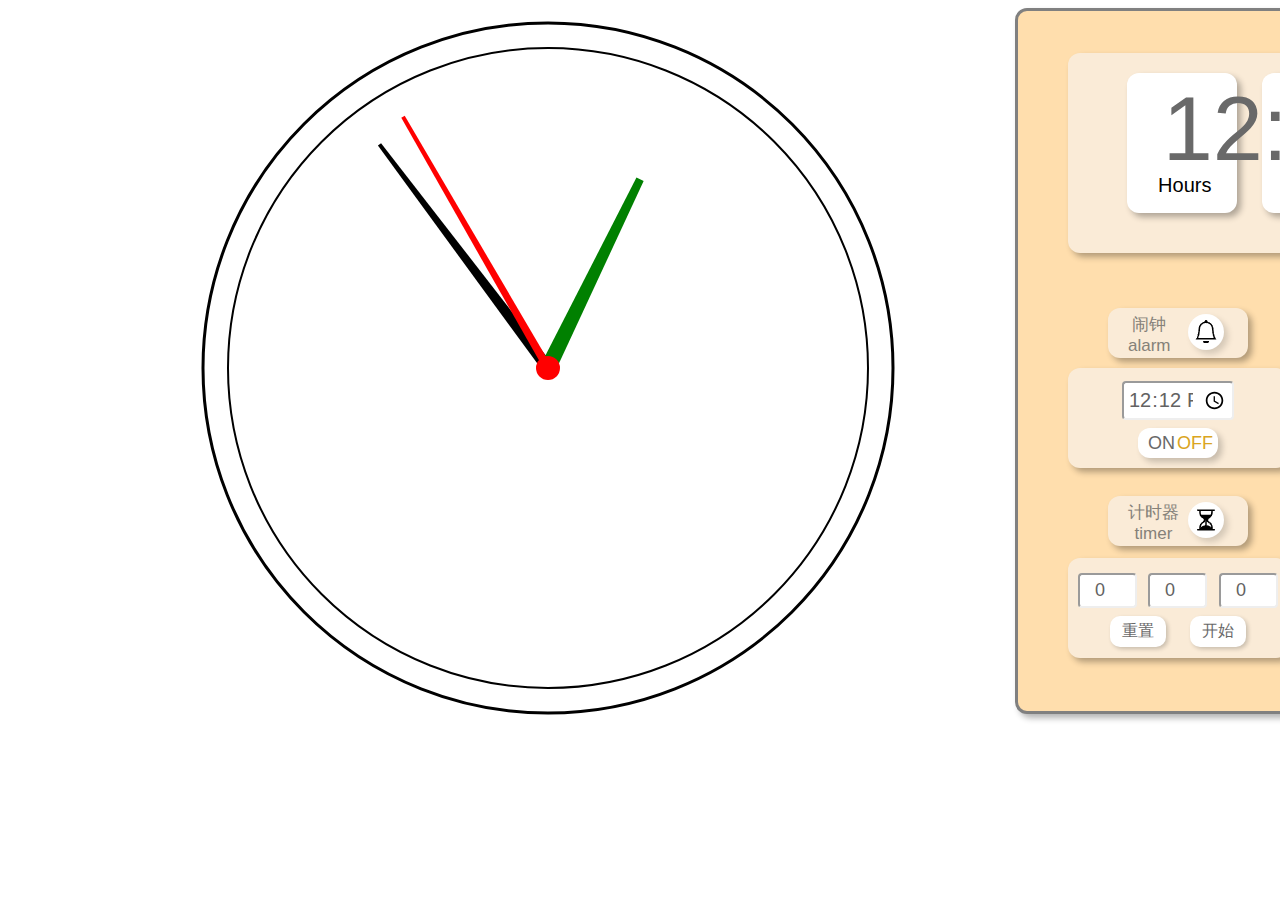
==== index.html @ b3fc724e "feature-lzy" ====
<!DOCTYPE html>
<html>

<head>
    <meta charset="utf-8">
    <title>SVG时钟</title>
    <link rel="stylesheet" type="text/css" href="style.css">
</head>

<body>
    <!-- 时钟面 -->
    <div id="face">
        <div id="svgclock">
            <svg id="canvas">
                <!-- svg写在这一部分 -->
                <circle id="outline" cx=540px cy=360px r=345px stroke="black" stroke-width="3px" fill="transparent">
                </circle>
                <circle id="inline" cx=540px cy=360px r=320px stroke="black" stroke-width="2px" fill="transparent"></circle>
                <polygon id="minPointer" points="538,80 542,80 546,360 534,360" fill=black></polygon>
                <polygon id="houPointer" points="536,150 544,150 548,360 532,360" fill=green></polygon>
                <circle id="secCenter" cx=540 cy=360 r=12 style="fill:red"></circle>
                <polygon id="secPointer" points="538,70 542,70 544,360 536,360" fill=red></polygon>
            </svg>
        </div>
        <!-- 以下部分需要css样式 -->
        <div id="clockfunction">
            <div id="funcbackground"></div>
            <!-- 数字时钟 -->
            <div id="digitalCss">
                <div class="hourCss">
                    <p class="digitalCss_label">  Hours</p>
                </div>
                <div class="minuteCss">
                    <p class="digitalCss_label">Minutes</p>
                </div>
                <div class="secondCss">
                    <p class="digitalCss_label">Seconds</p>
                </div>
            </div>
            <div id="digital">00:00:00</div>
            <!-- 闹钟 -->
            <div id="alarmTitle">
                <p class="labelTitle">
                    闹钟<br>alarm
                    <div class="circle"></div>
                </p>    
            </div>
            <div id="alarm">
                <form id="alarmForm">
                    <input type="time" id="alarmTime" value="12:12">
                    <div class="alarmbuttonCss">
                        <input type="radio" name="alarm" value="on" onchange="alarmon()" id="alarmonCss">
                        <label for="alarmonCss" class="onCss">
                            <p>ON</p>
                        </label>
                        <input type="radio" name="alarm" value="off" onchange="alarmoff()" checked="true" id="alarmoffCss">
                        <label for="alarmoffCss" class="offCss">
                            <p>OFF</p>
                        </label>
                    </div>
                </form>
            </div>
            <!-- 秒表 -->
            <div id="stopwatchTitle">
                <p class="labelTitle">
                    秒表<br>stopwatch
                    <div class="circle"></div>
                </p>    
            </div>
            <div id="se">
                <form id="seForm">
                    <div id="stopwatchtimeCss">
                        <div id="seDigital">00:00.00</div>
                    </div>              
                    <button type="button" onclick="resetSe()" name="reset" class="buttonCss1">重置</button>
                    <button type="button" onclick="started()" id="start" class="buttonCss">开始</button>
                    <button type="button" onclick="paused()" id="pause" style="display: none;" class="buttonCss">暂停</button>
                </form>
            </div>
            <!-- 计时器 -->
            <div id="timerTitle">
                <p class="labelTitle">
                    计时器<br>timer
                    <div class="circle"></div>
                </p>    
            </div>
            <div id="counter">
                <form id="couterForm">
                    <div id="counterIn">
                        <input type="number" id="counterH" min="0" max="23" value="0">
                        <input type="number" id="counterM" min="0" max="59" value="0">
                        <input type="number" id="counterS" min="0" max="59" value="0">
                    </div>
                    <div id="counterOut" style="display: none;">
                        00:00:00
                    </div>
                    <br>
                    <button type="button" onclick="resetCounter()" name="reset" class="buttonCss1">重置</button>
                    <button type="button" onclick="startedCounter()" id="startC" class="buttonCss">开始</button>
                    <button type="button" onclick="pausedCounter()" id="pauseC" style="display: none;" class="buttonCss2">暂停</button>
                </form>
            </div>
            <!-- 参数调整时间 -->
            <div id="clockTitle">
                <p class="labelTitle">
                    时钟<br>clock
                    <div class="circle"></div>
                </p>    
            </div>
            <div id="setter">
                <form id="couterForm">
                    <input type="number" id="clockH" min="0" max="24" value=0>
                    <input type="number" id="clockM" min="0" max="59" value=0>
                    <input type="number" id="clockS" min="0" max="59" value=0><br>
                    <button type="button" onclick="resetTime()" name="reset" class="buttonCss1">重置</button>
                    <button type="button" onclick="confirmClock()" id="confirmC" class="buttonCss">确认</button>
                </form>
            </div>
        </div>
    </div>
    <script src="script.js"></script>
</body>

</html>
---- style.css ----
/* 伪类，定义样式中的变量，方便全局使用 */
:root {
    --centerx: 540px;
    --centery: 360px;
    --width: 1080px;
    --height: 720px;
}

#canvas {
    display: block;
    margin-right: 100px;
    margin-left: none;
    float: none;
    width: 900px;
    height: var(--height);
    text-align: center;
    overflow: visible;
}

#face {
    display: flex;
    width: 1800px;
}

#face #svgclock {
    width: 900px;
    height: var(--height);
    display: block;
    margin-right: 100px;
}

#clockfunction {
    display: block;
    width: 620px;
    height: 720px;
    position: relative;
}

/*功能实现模块背景css*/
#funcbackground {
    position: absolute;
    border: 2px;
    border: solid;
    border-color: gray;
    width: 600px;
    height: 700px;
    right: 7px;
    /*top: 30px;*/
    background-color: navajowhite;
    border-radius: 12px;
    box-shadow: 4px 4px 6px rgba(0, 0, 0, 0.3);
}


/*数字时钟模块*/
#digitalCss {
    position: absolute;
    margin: auto;
    border: 10px;
    width: 500px;
    height: 200px;
    top: 45px;
    right: 60px;
    background-color: antiquewhite;
    border-radius: 12px;
    box-shadow: 4px 4px 6px rgba(0, 0, 0, 0.3);
}

#digitalCss .hourCss {
    position: absolute;
    margin-top: auto;
    border: 10px;
    width: 110px;
    height: 140px;
    top: 20px;
    left: 59px;
    border-radius: 12px;
    background-color: white;
    box-shadow: 4px 4px 6px rgba(0, 0, 0, 0.3);
}

#digitalCss .minuteCss {
    position: absolute;
    margin-top: auto;
    border: 10px;
    width: 110px;
    height: 140px;
    top: 20px;
    left: 194px;
    border-radius: 12px;
    background-color: white;
    box-shadow: 4px 4px 6px rgba(0, 0, 0, 0.3);
}

#digitalCss .secondCss {
    position: absolute;
    margin-top: auto;
    border: 10px;
    width: 110px;
    height: 140px;
    top: 20px;
    left: 332px;
    border-radius: 12px;
    background-color: white;
    box-shadow: 4px 4px 6px rgba(0, 0, 0, 0.3);
}

#digitalCss .digitalCss_label {
    position: absolute;
    bottom: -4px;
    white-space: pre;
    left: 20px;
    font-size: 20px;
    font-weight: 400;
    font-family: 'Trebuchet MS', 'Lucida Sans Unicode', 'Lucida Grande', 'Lucida Sans', Arial, sans-serif;
}


#digital {
    margin: auto;
    position: absolute;
    top: 70px;
    right: 115px;
    float: none;
    font-family: 'Lucida Sans', 'Lucida Sans Regular', 'Lucida Grande', 'Lucida Sans Unicode', Geneva, Verdana, sans-serif;
    font-size: 90px;
    font-weight: 500;
    text-indent: 0%;
    text-align: center;
    color: dimgray;
}

/* 闹钟模块 */
#alarm {
    position: absolute;
    background-color: antiquewhite;
    margin: auto;
    float: none;
    top: 360px;
    right: 340px;
    width: 220px;
    height: 100px;
    border: 10px;
    border-radius: 12px;
    box-shadow: 4px 4px 6px rgba(0, 0, 0, 0.3);
}

#alarmTitle {
    position: absolute;
    margin: auto;
    float: none;
    width: 140px;
    height: 50px;
    top: 300px;
    right: 380px;
    border: 10px;
    border-radius: 12px;
    background-color: antiquewhite;
    box-shadow: 4px 4px 6px rgba(0, 0, 0, 0.3);
}

#alarmTitle .labelTitle {
    position: absolute;
    text-align: center;
    top: -12px;
    left: 20px;
    color: rgb(133, 129, 121);
    font-size: 17px;
    font-family: 'Franklin Gothic Medium', 'Arial Narrow', Arial, sans-serif;
}

#alarmTitle .circle {
    position: absolute;
    width: 36px;
    height: 36px;
    left: 80px;
    top: 6px;
    background: no-repeat 7px 6px;
    background-color: white;
    background-image: url("alarm_image.png");
    border-radius: 50%;
    box-shadow: 4px 4px 6px rgba(0, 0, 0, 0.15);
}

.alarmbuttonCss {
    position: absolute;
    width: 80px;
    height: 30px;
    top: 60px;
    left: 70px;
    background-color: white;
    box-shadow: 4px 4px 6px rgba(0, 0, 0, 0.2);
    border-radius: 12px;
    display: flex;
    align-items: center;
}

#alarmTime {
    position: absolute;
    left: 54px;
    top: 13px;
    appearance: none;
    border: 2px;
    border-style: inset;
    padding: 4px;
    width: 100px;
    text-align: center;
    font-size: 20px;
    color: rgb(99, 98, 98);
    font-family: 'Trebuchet MS', 'Lucida Sans Unicode', 'Lucida Grande', 'Lucida Sans', Arial, sans-serif;
    border-radius: 4px;
    background-color: white; 

}

.alarmtitle {
    position: absolute;
    left: 8px;
    top: -5px;
    font-size: 16px;
    color: dimgray;
    font-family: MingLiU;
}

input[type="radio"] {
    display: none;
}

.alarmbuttonCss label {
    color: dimgray;
    font-family: 'Trebuchet MS', 'Lucida Sans Unicode', 'Lucida Grande', 'Lucida Sans', Arial, sans-serif ;
    font-size: 18px;
}

.alarmbuttonCss label:hover {
    color: gold;
}

.alarmbuttonCss input[type="radio"]:checked + label {
    color: goldenrod;
}

.onCss {
    position: absolute;
    width: 40px;
    left: 10px;
}

.offCss {
    position: absolute;
    width: 40px;
    right: 1px;
}


/* 秒表模块 */
#se {
    position: absolute;
    background-color: antiquewhite;
    margin: auto;
    float: none;
    top: 360px;
    right: 60px;
    width: 220px;
    height: 100px;
    border: 10px;
    border-radius: 12px;
    box-shadow: 4px 4px 6px rgba(0, 0, 0, 0.3);
}

#stopwatchTitle {
    position: absolute;
    margin: auto;
    float: none;
    width: 160px;
    height: 50px;
    top: 300px;
    right: 89px;
    border: 10px;
    border-radius: 12px;
    background-color: antiquewhite;
    box-shadow: 4px 4px 6px rgba(0, 0, 0, 0.3);
}

#stopwatchTitle .labelTitle {
    position: absolute;
    text-align: center;
    top: -12px;
    left: 20px;
    color: rgb(133, 129, 121);
    font-size: 17px;
    font-family: 'Franklin Gothic Medium', 'Arial Narrow', Arial, sans-serif;
}

#stopwatchTitle .circle {
    position: absolute;
    width: 36px;
    height: 36px;
    left: 105px;
    top: 6px;
    background: no-repeat 6px 5px;
    background-color: white;
    background-image: url("stopwatch_image.png");
    border-radius: 50%;
    box-shadow: 4px 4px 6px rgba(0, 0, 0, 0.15);
}

#stopwatchtimeCss {
    position: absolute;
    left: 49px;
    top: 15px;
    appearance: none;
    border: 2px;
    border-style: inset;
    padding: 5px;
    width: 110px;
    text-align: center;
    font-size: 20px;
    color: rgb(99, 98, 98);
    font-family: 'Trebuchet MS', 'Lucida Sans Unicode', 'Lucida Grande', 'Lucida Sans', Arial, sans-serif;
    border-radius: 4px;
    background-color: white;
}

#se .buttonCss1 {
    position: absolute;
    top: 58px;
    left: 42px;
    padding: 5px 12px;
    font-size: 16px;
    color: dimgray;
    background-color: white;
    border: none;
    border-radius: 10px;
    text-align: center;
    box-shadow: 2px 2px 4px rgba(0, 0, 0, 0.2);
    cursor: pointer;
}

#se .buttonCss {
    position: absolute;
    top: 58px;
    right: 42px;
    padding: 5px 12px;
    font-size: 16px;
    color: dimgray;
    background-color: white;
    border: none;
    border-radius: 10px;
    text-align: center;
    box-shadow: 2px 2px 4px rgba(0, 0, 0, 0.2);
    cursor: pointer;
}

#se .buttonCss1:hover {
    background-color: floralwhite;
}
  
#se .buttonCss1:active {
    background-color: navajowhite;
}

#se .buttonCss:hover {
    background-color: floralwhite;
}
  
#se .buttonCss:active {
    background-color: navajowhite;
}

/* 计时器模块 */
#counter {
    position: absolute;
    background-color: antiquewhite;
    margin: auto;
    float: none;
    top: 550px;
    right: 340px;
    width: 220px;
    height: 100px;
    border: 10px;
    border-radius: 12px;
    box-shadow: 4px 4px 6px rgba(0, 0, 0, 0.3);
}

#timerTitle {
    position: absolute;
    margin: auto;
    float: none;
    width: 140px;
    height: 50px;
    top: 488px;
    right: 380px;
    border: 10px;
    border-radius: 12px;
    background-color: antiquewhite;
    box-shadow: 4px 4px 6px rgba(0, 0, 0, 0.3);
}

#timerTitle .labelTitle {
    position: absolute;
    text-align: center;
    top: -12px;
    left: 20px;
    color: rgb(133, 129, 121);
    font-size: 17px;
    font-family: 'Franklin Gothic Medium', 'Arial Narrow', Arial, sans-serif;
}

#timerTitle .circle {
    position: absolute;
    width: 36px;
    height: 36px;
    left: 80px;
    top: 6px;
    background: no-repeat 8px 6px;
    background-color: white;
    background-image: url("timer_image.png");
    border-radius: 50%;
    box-shadow: 4px 4px 6px rgba(0, 0, 0, 0.15);
}

#counterH {
    position: absolute;
    left: 10px;
    top: 15px;
    appearance: none;
    border: 2px;
    border-style: inset;
    padding: 5px;
    width: 45px;
    text-align: center;
    font-size: 18px;
    color: rgb(99, 98, 98);
    font-family: 'Trebuchet MS', 'Lucida Sans Unicode', 'Lucida Grande', 'Lucida Sans', Arial, sans-serif;
    border-radius: 4px;
    background-color: white;
}

#counterM {
    position: absolute;
    left: 80px;
    top: 15px;
    appearance: none;
    border: 2px;
    border-style: inset;
    padding: 5px;
    width: 45px;
    text-align: center;
    font-size: 18px;
    color: rgb(99, 98, 98);
    font-family: 'Trebuchet MS', 'Lucida Sans Unicode', 'Lucida Grande', 'Lucida Sans', Arial, sans-serif;
    border-radius: 4px;
    background-color: white;
}

#counterS {
    position: absolute;
    right: 10px;
    top: 15px;
    appearance: none;
    border: 2px;
    border-style: inset;
    padding: 5px;
    width: 45px;
    text-align: center;
    font-size: 18px;
    color: rgb(99, 98, 98);
    font-family: 'Trebuchet MS', 'Lucida Sans Unicode', 'Lucida Grande', 'Lucida Sans', Arial, sans-serif;
    border-radius: 4px;
    background-color: white;
}

#counterOut {
    position: absolute;
    left: 49px;
    top: 15px;
    appearance: none;
    border: 2px;
    border-style: inset;
    padding: 5px;
    width: 110px;
    text-align: center;
    font-size: 20px;
    color: rgb(99, 98, 98);
    font-family: 'Trebuchet MS', 'Lucida Sans Unicode', 'Lucida Grande', 'Lucida Sans', Arial, sans-serif;
    border-radius: 4px;
    background-color: white;
}

#counter .buttonCss1 {
    position: absolute;
    top: 58px;
    left: 42px;
    padding: 5px 12px;
    font-size: 16px;
    color: dimgray;
    background-color: white;
    border: none;
    border-radius: 10px;
    text-align: center;
    box-shadow: 2px 2px 4px rgba(0, 0, 0, 0.2);
    cursor: pointer;
}

#counter .buttonCss {
    position: absolute;
    top: 58px;
    right: 42px;
    padding: 5px 12px;
    font-size: 16px;
    color: dimgray;
    background-color: white;
    border: none;
    border-radius: 10px;
    text-align: center;
    box-shadow: 2px 2px 4px rgba(0, 0, 0, 0.2);
    cursor: pointer;
}

#counter .buttonCss2 {
    position: absolute;
    top: 58px;
    right: 42px;
    padding: 5px 12px;
    font-size: 16px;
    color: dimgray;
    background-color: white;
    border: none;
    border-radius: 10px;
    text-align: center;
    box-shadow: 2px 2px 4px rgba(0, 0, 0, 0.2);
    cursor: pointer;
}

#counter .buttonCss1:hover {
    background-color: floralwhite;
}
  
#counter .buttonCss1:active {
    background-color: navajowhite;
}

#counter .buttonCss:hover {
    background-color: floralwhite;
}
  
#counter .buttonCss:active {
    background-color: navajowhite;
}

#counter .buttonCss2:hover {
    background-color: floralwhite;
}
  
#counter .buttonCss2:active {
    background-color: navajowhite;
}

/* 参数设置时间模块 */
#setter {
    position: absolute;
    background-color: antiquewhite;
    margin: auto;
    float: none;
    top: 550px;
    right: 60px;
    width: 220px;
    height: 100px;
    border: 10px;
    border-radius: 12px;
    box-shadow: 4px 4px 6px rgba(0, 0, 0, 0.3);
}

#clockTitle {
    position: absolute;
    margin: auto;
    float: none;
    width: 140px;
    height: 50px;
    top: 488px;
    right: 98px;
    border: 10px;
    border-radius: 12px;
    background-color: antiquewhite;
    box-shadow: 4px 4px 6px rgba(0, 0, 0, 0.3);
}

#clockTitle .labelTitle {
    position: absolute;
    text-align: center;
    top: -12px;
    left: 20px;
    color: rgb(133, 129, 121);
    font-size: 17px;
    font-family: 'Franklin Gothic Medium', 'Arial Narrow', Arial, sans-serif;
}

#clockTitle .circle {
    position: absolute;
    width: 36px;
    height: 36px;
    left: 80px;
    top: 6px;
    background: no-repeat 7px 6px;
    background-color: white;
    background-image: url("clock_image.png");
    border-radius: 50%;
    box-shadow: 4px 4px 6px rgba(0, 0, 0, 0.15);
}

#clockH {
    position: absolute;
    left: 10px;
    top: 15px;
    appearance: none;
    border: 2px;
    border-style: inset;
    padding: 5px;
    width: 45px;
    text-align: center;
    font-size: 18px;
    color: rgb(99, 98, 98);
    font-family: 'Trebuchet MS', 'Lucida Sans Unicode', 'Lucida Grande', 'Lucida Sans', Arial, sans-serif;
    border-radius: 4px;
    background-color: white;
}

#clockM {
    position: absolute;
    left: 80px;
    top: 15px;
    appearance: none;
    border: 2px;
    border-style: inset;
    padding: 5px;
    width: 45px;
    text-align: center;
    font-size: 18px;
    color: rgb(99, 98, 98);
    font-family: 'Trebuchet MS', 'Lucida Sans Unicode', 'Lucida Grande', 'Lucida Sans', Arial, sans-serif;
    border-radius: 4px;
    background-color: white;
}

#clockS {
    position: absolute;
    right: 10px;
    top: 15px;
    appearance: none;
    border: 2px;
    border-style: inset;
    padding: 5px;
    width: 45px;
    text-align: center;
    font-size: 18px;
    color: rgb(99, 98, 98);
    font-family: 'Trebuchet MS', 'Lucida Sans Unicode', 'Lucida Grande', 'Lucida Sans', Arial, sans-serif;
    border-radius: 4px;
    background-color: white;
}

#setter .buttonCss {
    position: absolute;
    top: 58px;
    right: 42px;
    padding: 5px 12px;
    font-size: 16px;
    color: dimgray;
    background-color: white;
    border: none;
    border-radius: 10px;
    text-align: center;
    box-shadow: 2px 2px 4px rgba(0, 0, 0, 0.2);
    cursor: pointer;
}

#setter .buttonCss1 {
    position: absolute;
    top: 58px;
    left: 42px;
    padding: 5px 12px;
    font-size: 16px;
    color: dimgray;
    background-color: white;
    border: none;
    border-radius: 10px;
    text-align: center;
    box-shadow: 2px 2px 4px rgba(0, 0, 0, 0.2);
    cursor: pointer;
}

#setter .buttonCss1:hover {
    background-color: floralwhite;
}
  
#setter .buttonCss1:active {
    background-color: navajowhite;
}

#setter .buttonCss:hover {
    background-color: floralwhite;
}
  
#setter .buttonCss:active {
    background-color: navajowhite;
}
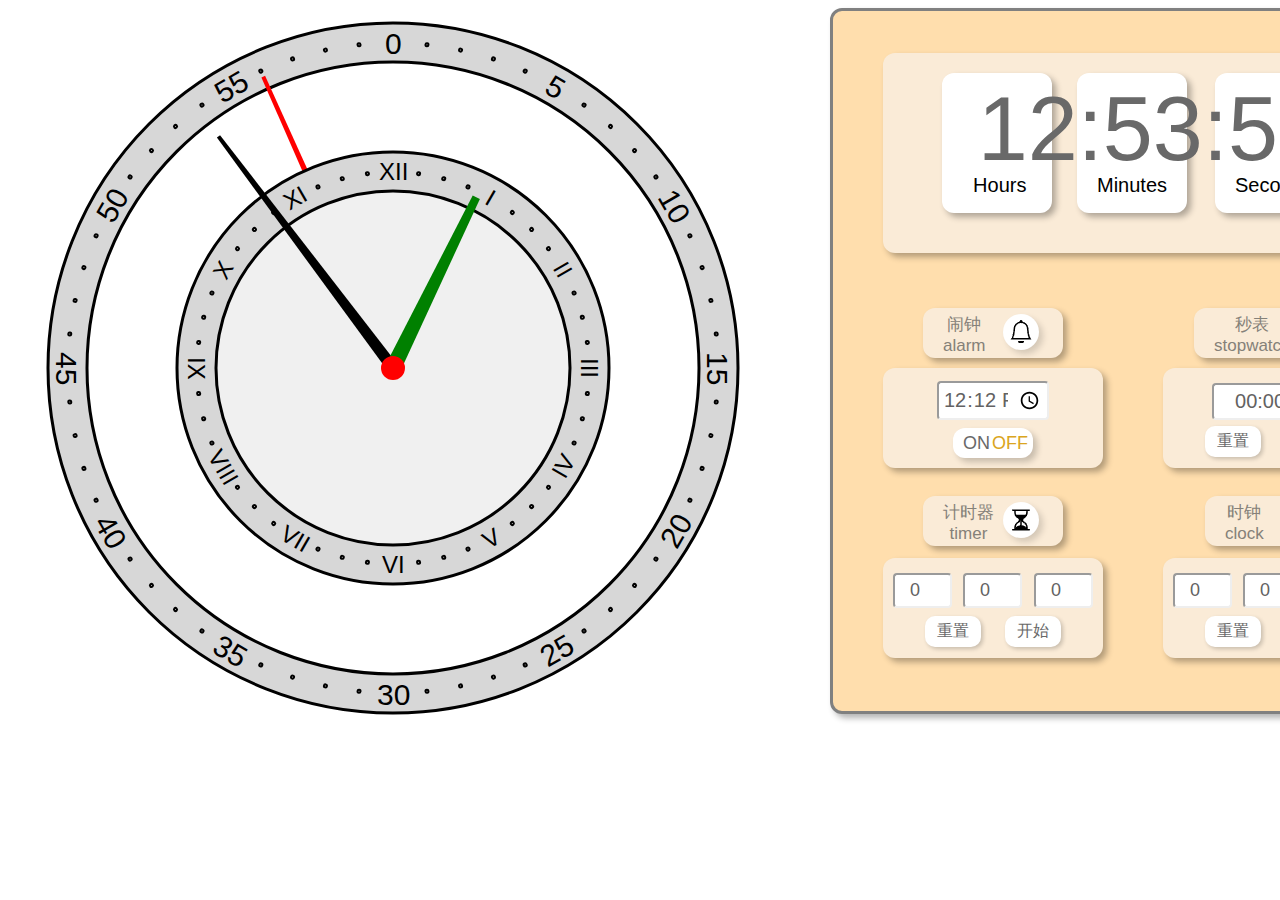
==== commit 5dda990b: "feature-clock_1" ====
--- a/index.html
+++ b/index.html
@@ -13,13 +13,183 @@
         <div id="svgclock">
             <svg id="canvas">
                 <!-- svg写在这一部分 -->
-                <circle id="outline" cx=540px cy=360px r=345px stroke="black" stroke-width="3px" fill="transparent">
-                </circle>
-                <circle id="inline" cx=540px cy=360px r=320px stroke="black" stroke-width="2px" fill="transparent"></circle>
-                <polygon id="minPointer" points="538,80 542,80 546,360 534,360" fill=black></polygon>
-                <polygon id="houPointer" points="536,150 544,150 548,360 532,360" fill=green></polygon>
-                <circle id="secCenter" cx=540 cy=360 r=12 style="fill:red"></circle>
-                <polygon id="secPointer" points="538,70 542,70 544,360 536,360" fill=red></polygon>
+                <circle id="sec_outline" cx=360px cy=360px r=345px stroke="black" stroke-width="3px" fill="#D7D7D7"></circle>
+
+                <text class="sec_scale" x="352px" y="46px" transform="rotate(0 360 360)">0</text>
+
+                <circle cx="360px" cy="35px" r="1px" stroke="black" stroke-width="3px" fill="transparent" transform="rotate(6 360 360)"></circle>
+                <circle cx="360px" cy="35px" r="1px" stroke="black" stroke-width="3px" fill="transparent" transform="rotate(12 360 360)"></circle>
+                <circle cx="360px" cy="35px" r="1px" stroke="black" stroke-width="3px" fill="transparent" transform="rotate(18 360 360)"></circle>
+                <circle cx="360px" cy="35px" r="1px" stroke="black" stroke-width="3px" fill="transparent" transform="rotate(24 360 360)"></circle>
+
+                <text class="sec_scale" x="352px" y="46px" transform="rotate(30 360 360)">5</text>
+
+                <circle cx="360px" cy="35px" r="1px" stroke="black" stroke-width="3px" fill="transparent" transform="rotate(36 360 360)"></circle>
+                <circle cx="360px" cy="35px" r="1px" stroke="black" stroke-width="3px" fill="transparent" transform="rotate(42 360 360)"></circle>
+                <circle cx="360px" cy="35px" r="1px" stroke="black" stroke-width="3px" fill="transparent" transform="rotate(48 360 360)"></circle>
+                <circle cx="360px" cy="35px" r="1px" stroke="black" stroke-width="3px" fill="transparent" transform="rotate(54 360 360)"></circle>
+
+                <text class="sec_scale" x="344px" y="46px" transform="rotate(60 360 360)">10</text>
+
+                <circle cx="360px" cy="35px" r="1px" stroke="black" stroke-width="3px" fill="transparent" transform="rotate(66 360 360)"></circle>
+                <circle cx="360px" cy="35px" r="1px" stroke="black" stroke-width="3px" fill="transparent" transform="rotate(72 360 360)"></circle>
+                <circle cx="360px" cy="35px" r="1px" stroke="black" stroke-width="3px" fill="transparent" transform="rotate(78 360 360)"></circle>
+                <circle cx="360px" cy="35px" r="1px" stroke="black" stroke-width="3px" fill="transparent" transform="rotate(84 360 360)"></circle>
+
+                <text class="sec_scale" x="344px" y="46px" transform="rotate(90 360 360)">15</text>
+
+                <circle cx="360px" cy="35px" r="1px" stroke="black" stroke-width="3px" fill="transparent" transform="rotate(96 360 360)"></circle>
+                <circle cx="360px" cy="35px" r="1px" stroke="black" stroke-width="3px" fill="transparent" transform="rotate(102 360 360)"></circle>
+                <circle cx="360px" cy="35px" r="1px" stroke="black" stroke-width="3px" fill="transparent" transform="rotate(108 360 360)"></circle>
+                <circle cx="360px" cy="35px" r="1px" stroke="black" stroke-width="3px" fill="transparent" transform="rotate(114 360 360)"></circle>
+
+                <text class="sec_scale" x="344px" y="697px" transform="rotate(300 360 360)">20</text>
+
+                <circle cx="360px" cy="35px" r="1px" stroke="black" stroke-width="3px" fill="transparent" transform="rotate(126 360 360)"></circle>
+                <circle cx="360px" cy="35px" r="1px" stroke="black" stroke-width="3px" fill="transparent" transform="rotate(132 360 360)"></circle>
+                <circle cx="360px" cy="35px" r="1px" stroke="black" stroke-width="3px" fill="transparent" transform="rotate(138 360 360)"></circle>
+                <circle cx="360px" cy="35px" r="1px" stroke="black" stroke-width="3px" fill="transparent" transform="rotate(144 360 360)"></circle>
+
+                <text class="sec_scale" x="344px" y="697px" transform="rotate(330 360 360)">25</text>
+
+                <circle cx="360px" cy="35px" r="1px" stroke="black" stroke-width="3px" fill="transparent" transform="rotate(156 360 360)"></circle>
+                <circle cx="360px" cy="35px" r="1px" stroke="black" stroke-width="3px" fill="transparent" transform="rotate(162 360 360)"></circle>
+                <circle cx="360px" cy="35px" r="1px" stroke="black" stroke-width="3px" fill="transparent" transform="rotate(168 360 360)"></circle>
+                <circle cx="360px" cy="35px" r="1px" stroke="black" stroke-width="3px" fill="transparent" transform="rotate(174 360 360)"></circle>
+
+                <text class="sec_scale" x="344px" y="697px" transform="rotate(0 360 360)">30</text>
+
+                <circle cx="360px" cy="35px" r="1px" stroke="black" stroke-width="3px" fill="transparent" transform="rotate(186 360 360)"></circle>
+                <circle cx="360px" cy="35px" r="1px" stroke="black" stroke-width="3px" fill="transparent" transform="rotate(192 360 360)"></circle>
+                <circle cx="360px" cy="35px" r="1px" stroke="black" stroke-width="3px" fill="transparent" transform="rotate(198 360 360)"></circle>
+                <circle cx="360px" cy="35px" r="1px" stroke="black" stroke-width="3px" fill="transparent" transform="rotate(204 360 360)"></circle>
+
+                <text class="sec_scale" x="344px" y="697px" transform="rotate(30 360 360)">35</text>
+
+                <circle cx="360px" cy="35px" r="1px" stroke="black" stroke-width="3px" fill="transparent" transform="rotate(216 360 360)"></circle>
+                <circle cx="360px" cy="35px" r="1px" stroke="black" stroke-width="3px" fill="transparent" transform="rotate(222 360 360)"></circle>
+                <circle cx="360px" cy="35px" r="1px" stroke="black" stroke-width="3px" fill="transparent" transform="rotate(228 360 360)"></circle>
+                <circle cx="360px" cy="35px" r="1px" stroke="black" stroke-width="3px" fill="transparent" transform="rotate(234 360 360)"></circle>
+
+                <text class="sec_scale" x="344px" y="697px" transform="rotate(60 360 360)">40</text>
+
+                <circle cx="360px" cy="35px" r="1px" stroke="black" stroke-width="3px" fill="transparent" transform="rotate(246 360 360)"></circle>
+                <circle cx="360px" cy="35px" r="1px" stroke="black" stroke-width="3px" fill="transparent" transform="rotate(252 360 360)"></circle>
+                <circle cx="360px" cy="35px" r="1px" stroke="black" stroke-width="3px" fill="transparent" transform="rotate(258 360 360)"></circle>
+                <circle cx="360px" cy="35px" r="1px" stroke="black" stroke-width="3px" fill="transparent" transform="rotate(264 360 360)"></circle>
+
+                <text class="sec_scale" x="344px" y="697px" transform="rotate(90 360 360)">45</text>
+
+                <circle cx="360px" cy="35px" r="1px" stroke="black" stroke-width="3px" fill="transparent" transform="rotate(276 360 360)"></circle>
+                <circle cx="360px" cy="35px" r="1px" stroke="black" stroke-width="3px" fill="transparent" transform="rotate(282 360 360)"></circle>
+                <circle cx="360px" cy="35px" r="1px" stroke="black" stroke-width="3px" fill="transparent" transform="rotate(288 360 360)"></circle>
+                <circle cx="360px" cy="35px" r="1px" stroke="black" stroke-width="3px" fill="transparent" transform="rotate(294 360 360)"></circle>
+
+                <text class="sec_scale" x="344px" y="46px" transform="rotate(300 360 360)">50</text>
+
+                <circle cx="360px" cy="35px" r="1px" stroke="black" stroke-width="3px" fill="transparent" transform="rotate(306 360 360)"></circle>
+                <circle cx="360px" cy="35px" r="1px" stroke="black" stroke-width="3px" fill="transparent" transform="rotate(312 360 360)"></circle>
+                <circle cx="360px" cy="35px" r="1px" stroke="black" stroke-width="3px" fill="transparent" transform="rotate(318 360 360)"></circle>
+                <circle cx="360px" cy="35px" r="1px" stroke="black" stroke-width="3px" fill="transparent" transform="rotate(324 360 360)"></circle>
+
+                <text class="sec_scale" x="344px" y="46px" transform="rotate(330 360 360)">55</text>
+
+                <circle cx="360px" cy="35px" r="1px" stroke="black" stroke-width="3px" fill="transparent" transform="rotate(336 360 360)"></circle>
+                <circle cx="360px" cy="35px" r="1px" stroke="black" stroke-width="3px" fill="transparent" transform="rotate(342 360 360)"></circle>
+                <circle cx="360px" cy="35px" r="1px" stroke="black" stroke-width="3px" fill="transparent" transform="rotate(348 360 360)"></circle>
+                <circle cx="360px" cy="35px" r="1px" stroke="black" stroke-width="3px" fill="transparent" transform="rotate(354 360 360)"></circle>
+
+                <circle id="sec_inline" cx=360px cy=360px r=306px stroke="black" stroke-width="3px" fill="#FFFFFF"></circle>
+                <polygon id="secPointer" points="358,41 362,41 364,360 356,360" fill=red></polygon>
+
+
+
+
+
+                <circle id="hour_outline" cx=360px cy=360px r=216px stroke="black" stroke-width="3px" fill="#D7D7D7"></circle>
+
+                <text class="hour_scale" x="346px" y="172px" transform="rotate(0 360 360)">XII</text>
+
+                <circle cx="360px" cy="164px" r="1px" stroke="black" stroke-width="3px" fill="transparent" transform="rotate(7.5 360 360)"></circle>
+                <circle cx="360px" cy="164px" r="1px" stroke="black" stroke-width="3px" fill="transparent" transform="rotate(15 360 360)"></circle>
+                <circle cx="360px" cy="164px" r="1px" stroke="black" stroke-width="3px" fill="transparent" transform="rotate(22.5 360 360)"></circle>
+
+                <text class="hour_scale" x="356px" y="172px" transform="rotate(30 360 360)">I</text>
+
+                <circle cx="360px" cy="164px" r="1px" stroke="black" stroke-width="3px" fill="transparent" transform="rotate(37.5 360 360)"></circle>
+                <circle cx="360px" cy="164px" r="1px" stroke="black" stroke-width="3px" fill="transparent" transform="rotate(45 360 360)"></circle>
+                <circle cx="360px" cy="164px" r="1px" stroke="black" stroke-width="3px" fill="transparent" transform="rotate(52.5 360 360)"></circle>
+
+                <text class="hour_scale" x="353px" y="172px" transform="rotate(60 360 360)">II</text>
+
+                <circle cx="360px" cy="164px" r="1px" stroke="black" stroke-width="3px" fill="transparent" transform="rotate(67.5 360 360)"></circle>
+                <circle cx="360px" cy="164px" r="1px" stroke="black" stroke-width="3px" fill="transparent" transform="rotate(75 360 360)"></circle>
+                <circle cx="360px" cy="164px" r="1px" stroke="black" stroke-width="3px" fill="transparent" transform="rotate(82.5 360 360)"></circle>
+
+                <text class="hour_scale" x="350px" y="172px" transform="rotate(90 360 360)">III</text>
+
+                <circle cx="360px" cy="164px" r="1px" stroke="black" stroke-width="3px" fill="transparent" transform="rotate(97.5 360 360)"></circle>
+                <circle cx="360px" cy="164px" r="1px" stroke="black" stroke-width="3px" fill="transparent" transform="rotate(105 360 360)"></circle>
+                <circle cx="360px" cy="164px" r="1px" stroke="black" stroke-width="3px" fill="transparent" transform="rotate(112.5 360 360)"></circle>
+
+                <text class="hour_scale" x="349px" y="565px" transform="rotate(300 360 360)">IV</text>
+
+                <circle cx="360px" cy="164px" r="1px" stroke="black" stroke-width="3px" fill="transparent" transform="rotate(127.5 360 360)"></circle>
+                <circle cx="360px" cy="164px" r="1px" stroke="black" stroke-width="3px" fill="transparent" transform="rotate(135 360 360)"></circle>
+                <circle cx="360px" cy="164px" r="1px" stroke="black" stroke-width="3px" fill="transparent" transform="rotate(142.5 360 360)"></circle>
+
+                <text class="hour_scale" x="352px" y="565px" transform="rotate(330 360 360)">V</text>
+
+                <circle cx="360px" cy="164px" r="1px" stroke="black" stroke-width="3px" fill="transparent" transform="rotate(157.5 360 360)"></circle>
+                <circle cx="360px" cy="164px" r="1px" stroke="black" stroke-width="3px" fill="transparent" transform="rotate(165 360 360)"></circle>
+                <circle cx="360px" cy="164px" r="1px" stroke="black" stroke-width="3px" fill="transparent" transform="rotate(172.5 360 360)"></circle>
+
+                <text class="hour_scale" x="349px" y="565px" transform="rotate(0 360 360)">VI</text>
+
+                <circle cx="360px" cy="164px" r="1px" stroke="black" stroke-width="3px" fill="transparent" transform="rotate(187.5 360 360)"></circle>
+                <circle cx="360px" cy="164px" r="1px" stroke="black" stroke-width="3px" fill="transparent" transform="rotate(195 360 360)"></circle>
+                <circle cx="360px" cy="164px" r="1px" stroke="black" stroke-width="3px" fill="transparent" transform="rotate(202.5 360 360)"></circle>
+
+                <text class="hour_scale" x="346px" y="565px" transform="rotate(30 360 360)">VII</text>
+
+                <circle cx="360px" cy="164px" r="1px" stroke="black" stroke-width="3px" fill="transparent" transform="rotate(217.5 360 360)"></circle>
+                <circle cx="360px" cy="164px" r="1px" stroke="black" stroke-width="3px" fill="transparent" transform="rotate(225 360 360)"></circle>
+                <circle cx="360px" cy="164px" r="1px" stroke="black" stroke-width="3px" fill="transparent" transform="rotate(232.5 360 360)"></circle>
+
+                <text class="hour_scale" x="343px" y="565px" transform="rotate(60 360 360)">VIII</text>
+
+                <circle cx="360px" cy="164px" r="1px" stroke="black" stroke-width="3px" fill="transparent" transform="rotate(247.5 360 360)"></circle>
+                <circle cx="360px" cy="164px" r="1px" stroke="black" stroke-width="3px" fill="transparent" transform="rotate(255 360 360)"></circle>
+                <circle cx="360px" cy="164px" r="1px" stroke="black" stroke-width="3px" fill="transparent" transform="rotate(262.5 360 360)"></circle>
+
+                <text class="hour_scale" x="349px" y="565px" transform="rotate(90 360 360)">IX</text>
+
+                <circle cx="360px" cy="164px" r="1px" stroke="black" stroke-width="3px" fill="transparent" transform="rotate(277.5 360 360)"></circle>
+                <circle cx="360px" cy="164px" r="1px" stroke="black" stroke-width="3px" fill="transparent" transform="rotate(285 360 360)"></circle>
+                <circle cx="360px" cy="164px" r="1px" stroke="black" stroke-width="3px" fill="transparent" transform="rotate(292.5 360 360)"></circle>
+
+                <text class="hour_scale" x="349px" y="172px" transform="rotate(330 360 360)">XI</text>
+
+                <circle cx="360px" cy="164px" r="1px" stroke="black" stroke-width="3px" fill="transparent" transform="rotate(307.5 360 360)"></circle>
+                <circle cx="360px" cy="164px" r="1px" stroke="black" stroke-width="3px" fill="transparent" transform="rotate(315 360 360)"></circle>
+                <circle cx="360px" cy="164px" r="1px" stroke="black" stroke-width="3px" fill="transparent" transform="rotate(322.5 360 360)"></circle>
+
+                <text class="hour_scale" x="352px" y="172px" transform="rotate(300 360 360)">X</text>
+
+                <circle cx="360px" cy="164px" r="1px" stroke="black" stroke-width="3px" fill="transparent" transform="rotate(337.5 360 360)"></circle>
+                <circle cx="360px" cy="164px" r="1px" stroke="black" stroke-width="3px" fill="transparent" transform="rotate(345 360 360)"></circle>
+                <circle cx="360px" cy="164px" r="1px" stroke="black" stroke-width="3px" fill="transparent" transform="rotate(352.5 360 360)"></circle>
+
+                <circle id="hour_inline" cx="360px" cy="360px" r="177px" stroke="black" stroke-width="3px" fill="#F0F0F0"></circle>
+
+
+
+
+
+                <polygon id="minPointer" points="358,70 362,70 366,360 354,360" fill=black></polygon>
+                <polygon id="houPointer" points="356,170 364,170 368,360 352,360" fill=green></polygon>
+                <circle id="secCenter" cx=360 cy=360 r=12 style="fill:red"></circle>
+                
             </svg>
         </div>
         <!-- 以下部分需要css样式 -->
--- a/style.css
+++ b/style.css
@@ -8,25 +8,37 @@
 
 #canvas {
     display: block;
-    margin-right: 100px;
+    margin-right: none;
     margin-left: none;
     float: none;
-    width: 900px;
+    width: 690px;
     height: var(--height);
     text-align: center;
     overflow: visible;
+}
+
+#canvas .sec_scale {
+    font-size: 30px;
+    font-family:Arial, Helvetica, sans-serif;
+
+}
+
+#canvas .hour_scale {
+    font-size: 24px;
+    font-family: Arial, Helvetica, sans-serif;
 }
 
 #face {
     display: flex;
-    width: 1800px;
+    width: 1435px;
 }
 
 #face #svgclock {
-    width: 900px;
+    width: 690px;
     height: var(--height);
     display: block;
     margin-right: 100px;
+    margin-left: 25px;
 }
 
 #clockfunction {
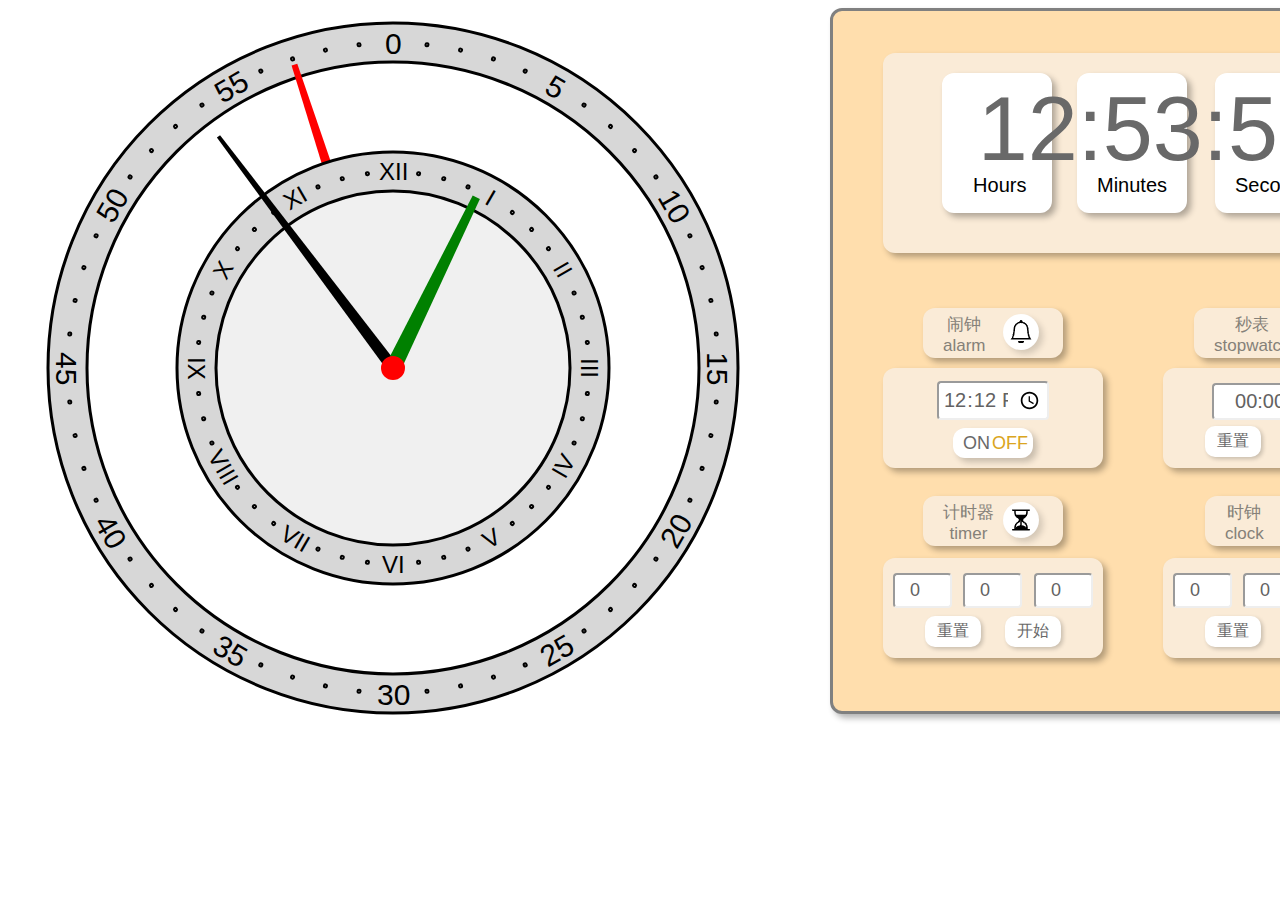
==== commit 633380f7: "feature-clock_1" ====
--- a/index.html
+++ b/index.html
@@ -100,7 +100,9 @@
                 <circle cx="360px" cy="35px" r="1px" stroke="black" stroke-width="3px" fill="transparent" transform="rotate(354 360 360)"></circle>
 
                 <circle id="sec_inline" cx=360px cy=360px r=306px stroke="black" stroke-width="3px" fill="#FFFFFF"></circle>
-                <polygon id="secPointer" points="358,41 362,41 364,360 356,360" fill=red></polygon>
+
+                <polygon id="secPointer" points="357,41 363,41 368,360 352,360" fill=red></polygon>
+                <polygon id="secPointer_judgearea" points="340,41 380,41 380,360 340,360" fill='transparent'></polygon>
 
 
 
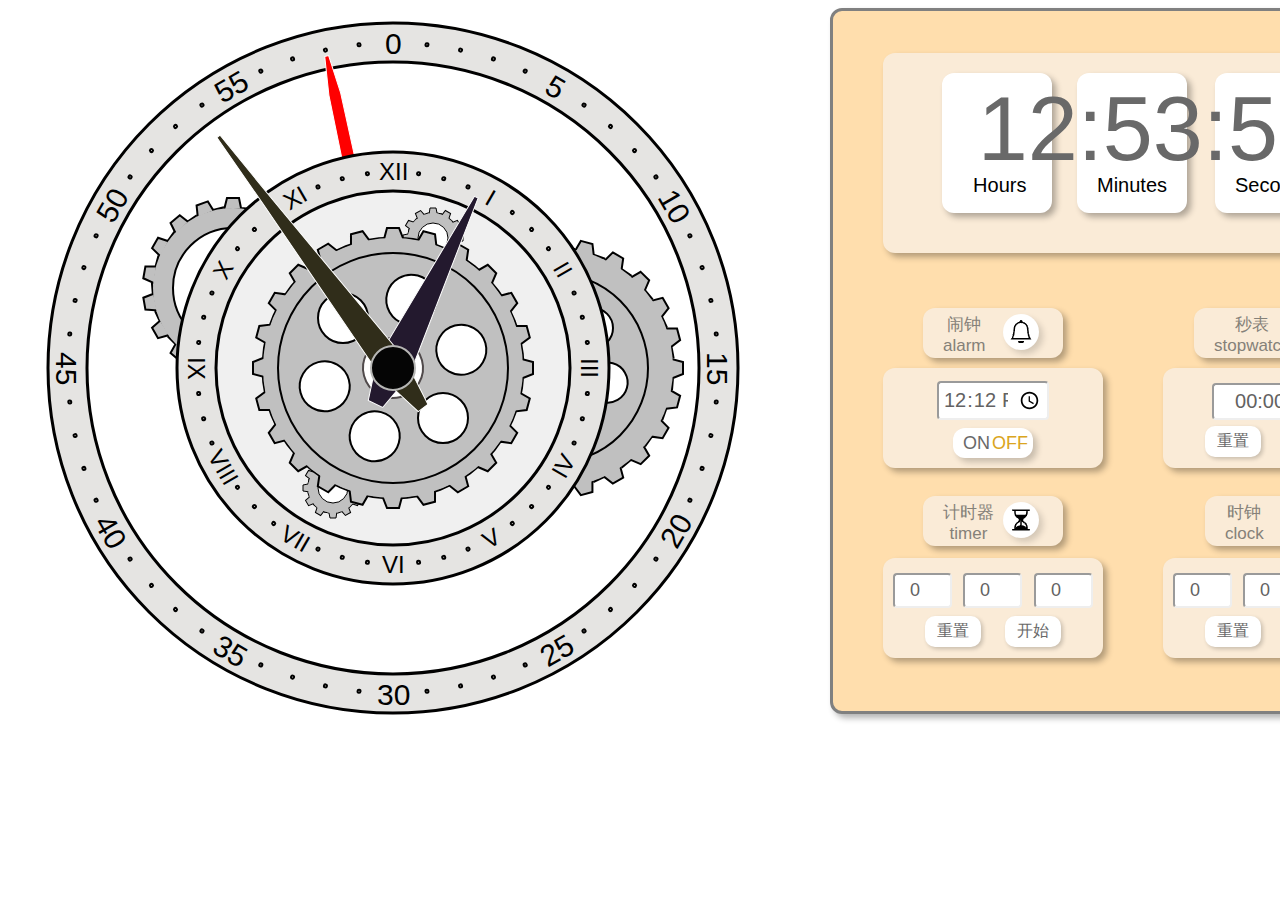
==== commit d71e74aa: "final index.html" ====
--- a/index.html
+++ b/index.html
@@ -1,4 +1,4 @@
-<!DOCTYPE html>
+  <!DOCTYPE html>
 <html>
 
 <head>
@@ -13,15 +13,19 @@
         <div id="svgclock">
             <svg id="canvas">
                 <!-- svg写在这一部分 -->
-                <circle id="sec_outline" cx=360px cy=360px r=345px stroke="black" stroke-width="3px" fill="#D7D7D7"></circle>
+                <circle id="sec_outline" cx=360px cy=360px r=345px stroke="black" stroke-width="3px" fill="#E5E4E2"></circle>
 
                 <text class="sec_scale" x="352px" y="46px" transform="rotate(0 360 360)">0</text>
+
+                
 
                 <circle cx="360px" cy="35px" r="1px" stroke="black" stroke-width="3px" fill="transparent" transform="rotate(6 360 360)"></circle>
                 <circle cx="360px" cy="35px" r="1px" stroke="black" stroke-width="3px" fill="transparent" transform="rotate(12 360 360)"></circle>
                 <circle cx="360px" cy="35px" r="1px" stroke="black" stroke-width="3px" fill="transparent" transform="rotate(18 360 360)"></circle>
                 <circle cx="360px" cy="35px" r="1px" stroke="black" stroke-width="3px" fill="transparent" transform="rotate(24 360 360)"></circle>
 
+                <circle id="inside_circle" cx=360px cy=360px r=200px stroke="black" stroke-width="3px" fill="#E5E4E2"></circle>
+
                 <text class="sec_scale" x="352px" y="46px" transform="rotate(30 360 360)">5</text>
 
                 <circle cx="360px" cy="35px" r="1px" stroke="black" stroke-width="3px" fill="transparent" transform="rotate(36 360 360)"></circle>
@@ -98,17 +102,58 @@
                 <circle cx="360px" cy="35px" r="1px" stroke="black" stroke-width="3px" fill="transparent" transform="rotate(342 360 360)"></circle>
                 <circle cx="360px" cy="35px" r="1px" stroke="black" stroke-width="3px" fill="transparent" transform="rotate(348 360 360)"></circle>
                 <circle cx="360px" cy="35px" r="1px" stroke="black" stroke-width="3px" fill="transparent" transform="rotate(354 360 360)"></circle>
+                
+
+                
 
                 <circle id="sec_inline" cx=360px cy=360px r=306px stroke="black" stroke-width="3px" fill="#FFFFFF"></circle>
 
-                <polygon id="secPointer" points="357,41 363,41 368,360 352,360" fill=red></polygon>
+                <polygon points ="514,230 526,230 530,240 542,241 510,245 " stroke="black" stroke-width="2px" fill="#C0C0C0" ></polygon>
+                <polygon points ="514,230 526,230 530,240 542,241 510,245 " stroke="black" stroke-width="2px" fill="#C0C0C0" transform="rotate(15 520 360)"></polygon>
+                <polygon points ="514,230 526,230 530,240 542,241 510,245 " stroke="black" stroke-width="2px" fill="#C0C0C0" transform="rotate(30 520 360)"></polygon>
+                <polygon points ="514,230 526,230 530,240 542,241 510,245 " stroke="black" stroke-width="2px" fill="#C0C0C0" transform="rotate(45 520 360)"></polygon>
+                <polygon points ="514,230 526,230 530,240 542,241 510,245 " stroke="black" stroke-width="2px" fill="#C0C0C0" transform="rotate(60 520 360)"></polygon>
+                <polygon points ="514,230 526,230 530,240 542,241 510,245 " stroke="black" stroke-width="2px" fill="#C0C0C0" transform="rotate(75 520 360)"></polygon>
+                <polygon points ="514,230 526,230 530,240 542,241 510,245 " stroke="black" stroke-width="2px" fill="#C0C0C0" transform="rotate(90 520 360)"></polygon>
+                <polygon points ="514,230 526,230 530,240 542,241 510,245 " stroke="black" stroke-width="2px" fill="#C0C0C0" transform="rotate(105 520 360)"></polygon>
+                <polygon points ="514,230 526,230 530,240 542,241 510,245 " stroke="black" stroke-width="2px" fill="#C0C0C0" transform="rotate(120 520 360)"></polygon>
+                <polygon points ="514,230 526,230 530,240 542,241 510,245 " stroke="black" stroke-width="2px" fill="#C0C0C0" transform="rotate(135 520 360)"></polygon>
+                <polygon points ="514,230 526,230 530,240 542,241 510,245 " stroke="black" stroke-width="2px" fill="#C0C0C0" transform="rotate(150 520 360)"></polygon>
+                <polygon points ="514,230 526,230 530,240 542,241 510,245 " stroke="black" stroke-width="2px" fill="#C0C0C0" transform="rotate(165 520 360)"></polygon>
+                <polygon points ="514,230 526,230 530,240 542,241 510,245 " stroke="black" stroke-width="2px" fill="#C0C0C0" transform="rotate(180 520 360)"></polygon>
+
+                <circle  cx=520px cy=360px r=120px stroke="transparent" stroke-width="1px" fill="#C0C0C0" ></circle>
+                <circle  cx=520px cy=360px r=95px stroke="black" stroke-width="2px" fill="#C0C0C0" ></circle>
+
+                <circle  cx=560px cy=320px r=20px stroke="black" stroke-width="2px" fill="#FFFFFF" ></circle>
+                <circle  cx=560px cy=320px r=20px stroke="black" stroke-width="2px" fill="#FFFFFF" transform="rotate(60 520 360)" ></circle>                
+                <circle  cx=560px cy=320px r=20px stroke="black" stroke-width="2px" fill="#FFFFFF" transform="rotate(120 520 360)" ></circle>
+
+                <polygon points ="194,190 206,190 208,200 219,201 191,202" stroke="black" stroke-width="2px" fill="#C0C0C0" ></polygon>
+                <polygon points ="194,190 206,190 208,200 219,201 191,202" stroke="black" stroke-width="2px" fill="#C0C0C0" transform="rotate(20 200 280)" ></polygon>
+                <polygon points ="194,190 206,190 208,200 219,201 191,202" stroke="black" stroke-width="2px" fill="#C0C0C0" transform="rotate(340 200 280)" ></polygon>
+                <polygon points ="194,190 206,190 208,200 219,201 191,202" stroke="black" stroke-width="2px" fill="#C0C0C0" transform="rotate(320 200 280)" ></polygon>
+                <polygon points ="194,190 206,190 208,200 219,201 191,202" stroke="black" stroke-width="2px" fill="#C0C0C0" transform="rotate(300 200 280)" ></polygon>
+                <polygon points ="194,190 206,190 208,200 219,201 191,202" stroke="black" stroke-width="2px" fill="#C0C0C0" transform="rotate(280 200 280)" ></polygon>
+                <polygon points ="194,190 206,190 208,200 219,201 191,202" stroke="black" stroke-width="2px" fill="#C0C0C0" transform="rotate(260 200 280)" ></polygon>
+                <polygon points ="194,190 206,190 208,200 219,201 191,202" stroke="black" stroke-width="2px" fill="#C0C0C0" transform="rotate(240 200 280)" ></polygon>
+                <polygon points ="194,190 206,190 208,200 219,201 191,202" stroke="black" stroke-width="2px" fill="#C0C0C0" transform="rotate(220 200 280)" ></polygon>
+                <polygon points ="194,190 206,190 208,200 219,201 191,202" stroke="black" stroke-width="2px" fill="#C0C0C0" transform="rotate(200 200 280)" ></polygon>
+                <polygon points ="194,190 206,190 208,200 219,201 191,202" stroke="black" stroke-width="2px" fill="#C0C0C0" transform="rotate(180 200 280)" ></polygon>
+
+
+                <circle  cx=200px cy=280px r=80px stroke="transparent" stroke-width="2px" fill="#C0C0C0" ></circle>
+                <circle  cx=200px cy=280px r=60px stroke="black" stroke-width="2px" fill="#FFFFFF" ></circle>
+
+                <polygon id="secPointer" points="358,41 362,41 366,80 368,360 352,360 354,80" stroke="white"stroke-width="1px" fill=red></polygon>
                 <polygon id="secPointer_judgearea" points="340,41 380,41 380,360 340,360" fill='transparent'></polygon>
 
-
-
-
-
-                <circle id="hour_outline" cx=360px cy=360px r=216px stroke="black" stroke-width="3px" fill="#D7D7D7"></circle>
+                
+
+                
+                
+
+                <circle id="hour_outline" cx=360px cy=360px r=216px stroke="black" stroke-width="3px" fill="#E5E4E2"></circle>
 
                 <text class="hour_scale" x="346px" y="172px" transform="rotate(0 360 360)">XII</text>
 
@@ -184,13 +229,86 @@
 
                 <circle id="hour_inline" cx="360px" cy="360px" r="177px" stroke="black" stroke-width="3px" fill="#F0F0F0"></circle>
 
-
-
-
-
-                <polygon id="minPointer" points="358,70 362,70 366,360 354,360" fill=black></polygon>
-                <polygon id="houPointer" points="356,170 364,170 368,360 352,360" fill=green></polygon>
-                <circle id="secCenter" cx=360 cy=360 r=12 style="fill:red"></circle>
+                <polygon points ="397,200 403,200 404,205 409,206 396,207" stroke="black" stroke-width="1px" fill="#C0C0C0"></polygon>
+                <polygon points ="397,200 403,200 404,205 409,206 396,207" stroke="black" stroke-width="1px" fill="#C0C0C0" transform="rotate(30 400 230)"></polygon>
+                <polygon points ="397,200 403,200 404,205 409,206 396,207" stroke="black" stroke-width="1px" fill="#C0C0C0" transform="rotate(60 400 230)"></polygon>
+                <polygon points ="397,200 403,200 404,205 409,206 396,207" stroke="black" stroke-width="1px" fill="#C0C0C0" transform="rotate(90 400 230)"></polygon>
+                <polygon points ="397,200 403,200 404,205 409,206 396,207" stroke="black" stroke-width="1px" fill="#C0C0C0" transform="rotate(120 400 230)"></polygon>
+                <polygon points ="397,200 403,200 404,205 409,206 396,207" stroke="black" stroke-width="1px" fill="#C0C0C0" transform="rotate(150 400 230)"></polygon>
+                <polygon points ="397,200 403,200 404,205 409,206 396,207" stroke="black" stroke-width="1px" fill="#C0C0C0" transform="rotate(180 400 230)"></polygon>
+                <polygon points ="397,200 403,200 404,205 409,206 396,207" stroke="black" stroke-width="1px" fill="#C0C0C0" transform="rotate(210 400 230)"></polygon>
+                <polygon points ="397,200 403,200 404,205 409,206 396,207" stroke="black" stroke-width="1px" fill="#C0C0C0" transform="rotate(240 400 230)"></polygon>
+                <polygon points ="397,200 403,200 404,205 409,206 396,207" stroke="black" stroke-width="1px" fill="#C0C0C0" transform="rotate(270 400 230)"></polygon>
+                <polygon points ="397,200 403,200 404,205 409,206 396,207" stroke="black" stroke-width="1px" fill="#C0C0C0" transform="rotate(300 400 230)"></polygon>
+                <polygon points ="397,200 403,200 404,205 409,206 396,207" stroke="black" stroke-width="1px" fill="#C0C0C0" transform="rotate(330 400 230)"></polygon>
+
+                <circle id="down_circle1" cx=400px cy=230px r=25px stroke="transparent" stroke-width="1px" fill="#C0C0C0"></circle>
+                <circle id="down_circle2" cx=400px cy=230px r=15px stroke="black" stroke-width="1px" fill="white"></circle>
+
+                <polygon points ="297,450 303,450 304,455 309,456 296,457" stroke="black" stroke-width="1px" fill="#C0C0C0"></polygon>
+                <polygon points ="297,450 303,450 304,455 309,456 296,457" stroke="black" stroke-width="1px" fill="#C0C0C0" transform="rotate(30 300 480)"></polygon>
+                <polygon points ="297,450 303,450 304,455 309,456 296,457" stroke="black" stroke-width="1px" fill="#C0C0C0" transform="rotate(60 300 480)"></polygon>
+                <polygon points ="297,450 303,450 304,455 309,456 296,457" stroke="black" stroke-width="1px" fill="#C0C0C0" transform="rotate(90 300 480)"></polygon>
+                <polygon points ="297,450 303,450 304,455 309,456 296,457" stroke="black" stroke-width="1px" fill="#C0C0C0" transform="rotate(120 300 480)"></polygon>
+                <polygon points ="297,450 303,450 304,455 309,456 296,457" stroke="black" stroke-width="1px" fill="#C0C0C0" transform="rotate(150 300 480)"></polygon>
+                <polygon points ="297,450 303,450 304,455 309,456 296,457" stroke="black" stroke-width="1px" fill="#C0C0C0" transform="rotate(180 300 480)"></polygon>
+                <polygon points ="297,450 303,450 304,455 309,456 296,457" stroke="black" stroke-width="1px" fill="#C0C0C0" transform="rotate(210 300 480)"></polygon>
+                <polygon points ="297,450 303,450 304,455 309,456 296,457" stroke="black" stroke-width="1px" fill="#C0C0C0" transform="rotate(240 300 480)"></polygon>
+                <polygon points ="297,450 303,450 304,455 309,456 296,457" stroke="black" stroke-width="1px" fill="#C0C0C0" transform="rotate(270 300 480)"></polygon>
+                <polygon points ="297,450 303,450 304,455 309,456 296,457" stroke="black" stroke-width="1px" fill="#C0C0C0" transform="rotate(300 300 480)"></polygon>
+                <polygon points ="297,450 303,450 304,455 309,456 296,457" stroke="black" stroke-width="1px" fill="#C0C0C0" transform="rotate(330 300 480)"></polygon>
+
+                <circle id="down_circle1" cx=300px cy=480px r=25px stroke="transparent" stroke-width="1px" fill="#C0C0C0"></circle>
+                <circle id="down_circle2" cx=300px cy=480px r=15px stroke="black" stroke-width="1px" fill="white"></circle>
+
+                <polygon points ="354,220 366,220 370,230 380,231 390,233 350,235" stroke="black" stroke-width="2px" fill="#C0C0C0"></polygon>
+                <polygon points ="354,220 366,220 370,230 380,231 390,233 350,235" stroke="black" stroke-width="2px" fill="#C0C0C0" transform="rotate(15 360 360)"></polygon>
+                <polygon points ="354,220 366,220 370,230 380,231 390,233 350,235" stroke="black" stroke-width="2px" fill="#C0C0C0" transform="rotate(30 360 360)"></polygon>
+                <polygon points ="354,220 366,220 370,230 380,231 390,233 350,235" stroke="black" stroke-width="2px" fill="#C0C0C0" transform="rotate(45 360 360)"></polygon>
+                <polygon points ="354,220 366,220 370,230 380,231 390,233 350,235" stroke="black" stroke-width="2px" fill="#C0C0C0" transform="rotate(60 360 360)"></polygon>
+                <polygon points ="354,220 366,220 370,230 380,231 390,233 350,235" stroke="black" stroke-width="2px" fill="#C0C0C0" transform="rotate(75 360 360)"></polygon>
+                <polygon points ="354,220 366,220 370,230 380,231 390,233 350,235" stroke="black" stroke-width="2px" fill="#C0C0C0" transform="rotate(90 360 360)"></polygon>
+                <polygon points ="354,220 366,220 370,230 380,231 390,233 350,235" stroke="black" stroke-width="2px" fill="#C0C0C0" transform="rotate(105 360 360)"></polygon>
+                <polygon points ="354,220 366,220 370,230 380,231 390,233 350,235" stroke="black" stroke-width="2px" fill="#C0C0C0" transform="rotate(120 360 360)"></polygon>
+                <polygon points ="354,220 366,220 370,230 380,231 390,233 350,235" stroke="black" stroke-width="2px" fill="#C0C0C0" transform="rotate(135 360 360)"></polygon>
+                <polygon points ="354,220 366,220 370,230 380,231 390,233 350,235" stroke="black" stroke-width="2px" fill="#C0C0C0" transform="rotate(150 360 360)"></polygon>
+                <polygon points ="354,220 366,220 370,230 380,231 390,233 350,235" stroke="black" stroke-width="2px" fill="#C0C0C0" transform="rotate(165 360 360)"></polygon>
+                <polygon points ="354,220 366,220 370,230 380,231 390,233 350,235" stroke="black" stroke-width="2px" fill="#C0C0C0" transform="rotate(180 360 360)"></polygon>
+                <polygon points ="354,220 366,220 370,230 380,231 390,233 350,235" stroke="black" stroke-width="2px" fill="#C0C0C0" transform="rotate(195 360 360)"></polygon>
+                <polygon points ="354,220 366,220 370,230 380,231 390,233 350,235" stroke="black" stroke-width="2px" fill="#C0C0C0" transform="rotate(210 360 360)"></polygon>
+                <polygon points ="354,220 366,220 370,230 380,231 390,233 350,235" stroke="black" stroke-width="2px" fill="#C0C0C0" transform="rotate(225 360 360)"></polygon>
+                <polygon points ="354,220 366,220 370,230 380,231 390,233 350,235" stroke="black" stroke-width="2px" fill="#C0C0C0" transform="rotate(240 360 360)"></polygon>
+                <polygon points ="354,220 366,220 370,230 380,231 390,233 350,235" stroke="black" stroke-width="2px" fill="#C0C0C0" transform="rotate(255 360 360)"></polygon>
+                <polygon points ="354,220 366,220 370,230 380,231 390,233 350,235" stroke="black" stroke-width="2px" fill="#C0C0C0" transform="rotate(270 360 360)"></polygon>
+                <polygon points ="354,220 366,220 370,230 380,231 390,233 350,235" stroke="black" stroke-width="2px" fill="#C0C0C0" transform="rotate(285 360 360)"></polygon>
+                <polygon points ="354,220 366,220 370,230 380,231 390,233 350,235" stroke="black" stroke-width="2px" fill="#C0C0C0" transform="rotate(300 360 360)"></polygon>
+                <polygon points ="354,220 366,220 370,230 380,231 390,233 350,235" stroke="black" stroke-width="2px" fill="#C0C0C0" transform="rotate(315 360 360)"></polygon>
+                <polygon points ="354,220 366,220 370,230 380,231 390,233 350,235" stroke="black" stroke-width="2px" fill="#C0C0C0" transform="rotate(330 360 360)"></polygon>
+                <polygon points ="354,220 366,220 370,230 380,231 385,232 350,235" stroke="black" stroke-width="2px" fill="#C0C0C0" transform="rotate(345 360 360)"></polygon>
+                
+
+                
+
+                <circle id="outside_circle" cx=360px cy=360px r=130px stroke="transparent" stroke-width="1px" fill="#C0C0C0"></circle>
+                <circle id="inside_circle" cx=360px cy=360px r=115px stroke="black" stroke-width="2px" fill="#C0C0C0"></circle>
+                
+                <circle  cx=310px cy=310px r=25px stroke="black" stroke-width="2px" fill="#FFFFFF"></circle>
+                <circle  cx=310px cy=310px r=25px stroke="black" stroke-width="2px" fill="#FFFFFF" transform="rotate(60 360 360)"></circle>
+                <circle  cx=310px cy=310px r=25px stroke="black" stroke-width="2px" fill="#FFFFFF" transform="rotate(120 360 360)"></circle>
+                <circle  cx=310px cy=310px r=25px stroke="black" stroke-width="2px" fill="#FFFFFF" transform="rotate(180 360 360)"></circle>
+                <circle  cx=310px cy=310px r=25px stroke="black" stroke-width="2px" fill="#FFFFFF" transform="rotate(240 360 360)"></circle>
+                <circle  cx=310px cy=310px r=25px stroke="black" stroke-width="2px" fill="#FFFFFF" transform="rotate(300 360 360)"></circle>
+
+                <circle  cx=360px cy=360px r=25px stroke="transparent" stroke-width="2px" fill="#FFFFFF" transform="rotate(300 360 360)"></circle>
+                <circle  cx=360px cy=360px r=30px stroke="#504A4B" stroke-width="2px" fill="#FFFFFF" transform="rotate(300 360 360)"></circle>
+                
+                
+                
+                
+
+                <polygon id="houPointer" points="358,170 362,170 378,360 368,400 352,400 342,360" stroke="white"stroke-width="1px"style="fill:rgb(35, 25, 46)"></polygon>
+                <polygon id="minPointer" points="358,70 362,70 365,150 375,360 366,410 354,410 345,360 355,150" stroke="white"stroke-width="1px" style="fill:rgb(48, 45, 26)"></polygon>
+                <circle id="secCenter" cx=360 cy=360 r=22 stroke="#B6B6B4" stroke-width="2px" style="fill:rgb(5, 5, 5)"></circle>
                 
             </svg>
         </div>
@@ -293,4 +411,4 @@
     <script src="script.js"></script>
 </body>
 
-</html>+</html>
